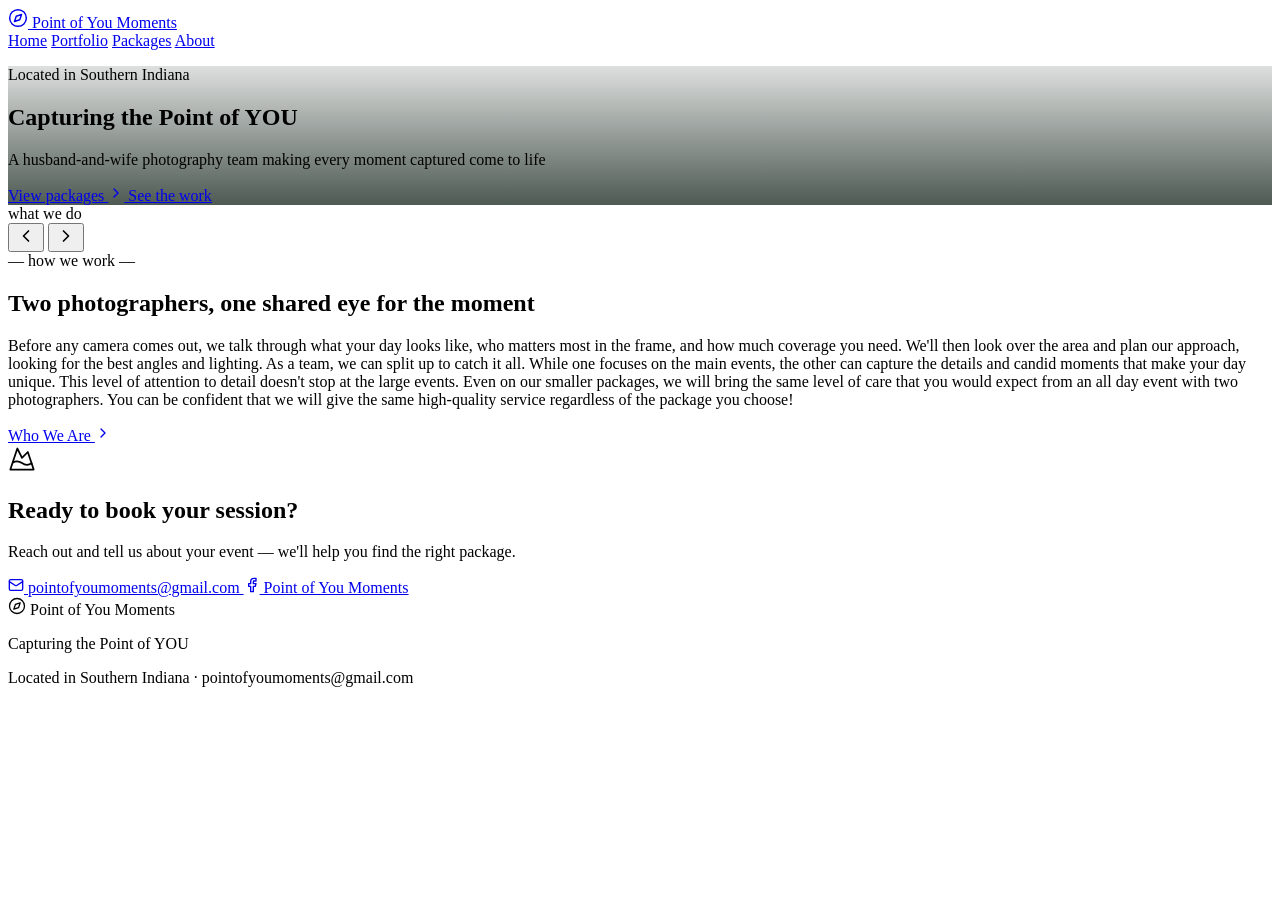
==== index.html @ 649e788d "Add files via upload" ====
<!DOCTYPE html>
<html lang="en">
<head>
  <meta charset="UTF-8">
  <meta name="viewport" content="width=device-width, initial-scale=1.0">
  <title>Point of You Moments</title>
  <link rel="icon" href="public/favicon.svg" type="image/svg+xml">
  <link rel="preconnect" href="https://fonts.googleapis.com">
  <link rel="preconnect" href="https://fonts.gstatic.com" crossorigin>
  <link href="https://fonts.googleapis.com/css2?family=Fraunces:opsz,wght@9..144,300..700&family=Inter:wght@400;500;600&family=JetBrains+Mono:wght@400;500&display=swap" rel="stylesheet">
  <link rel="stylesheet" href="css/style.css">
</head>
<body>

  <header class="nav">
    <div class="nav__inner">
      <a class="nav__brand" href="index.html">
        <svg xmlns="http://www.w3.org/2000/svg" width="20" height="20" viewBox="0 0 24 24" fill="none" stroke="currentColor" stroke-width="1.75" stroke-linecap="round" stroke-linejoin="round" aria-hidden="true"><circle cx="12" cy="12" r="10"/><polygon points="16.24 7.76 14.12 14.12 7.76 16.24 9.88 9.88 16.24 7.76"/></svg>
        <span>Point of You Moments</span>
      </a>
      <nav class="nav__links" aria-label="Site navigation">
        <a class="nav__link" data-page="index.html" href="index.html">Home</a>
        <a class="nav__link" data-page="portfolio.html" href="portfolio.html">Portfolio</a>
        <a class="nav__link" data-page="packages.html" href="packages.html">Packages</a>
        <a class="nav__link" data-page="about.html" href="about.html">About</a>
</nav>
    </div>
  </header>

  <main>

    <section class="hero" style="background-image: linear-gradient(180deg, rgba(28,43,35,0.15) 0%, rgba(28,43,35,0.78) 100%), url('public/photos/The Taylors Wedding/Lean Back.jpg')">
      <div class="hero__content">
        <p class="hero__eyebrow">Located in Southern Indiana</p>
        <h1 class="hero__title">
          <span class="hero__title-text">Capturing the Point of YOU</span>
        </h1>
        <p class="hero__sub">
          <span class="hero__sub-text">A husband-and-wife photography team making every moment captured come to life</span>
        </p>
        <div class="hero__actions">
          <a class="btn btn--primary" href="packages.html">
            View packages
            <svg xmlns="http://www.w3.org/2000/svg" width="16" height="16" viewBox="0 0 24 24" fill="none" stroke="currentColor" stroke-width="2" stroke-linecap="round" stroke-linejoin="round" aria-hidden="true"><path d="m9 18 6-6-6-6"/></svg>
          </a>
          <a class="btn btn--ghost" href="portfolio.html">See the work</a>
        </div>
      </div>
    </section>

    <section class="section" aria-label="Featured collections">
      <div class="section__marker section__marker--ruled">what we do</div>
      <div class="gallery-reel">
        <div class="gallery-reel__slide" id="reel-slide-a"></div>
        <div class="gallery-reel__slide" id="reel-slide-b"></div>
        <div class="gallery-reel__overlay"></div>
        <button class="gallery-reel__nav gallery-reel__nav--prev" id="reel-prev" aria-label="Previous photo">
          <svg xmlns="http://www.w3.org/2000/svg" width="20" height="20" viewBox="0 0 24 24" fill="none" stroke="currentColor" stroke-width="2" stroke-linecap="round" stroke-linejoin="round" aria-hidden="true"><path d="m15 18-6-6 6-6"/></svg>
        </button>
        <button class="gallery-reel__nav gallery-reel__nav--next" id="reel-next" aria-label="Next photo">
          <svg xmlns="http://www.w3.org/2000/svg" width="20" height="20" viewBox="0 0 24 24" fill="none" stroke="currentColor" stroke-width="2" stroke-linecap="round" stroke-linejoin="round" aria-hidden="true"><path d="m9 18 6-6-6-6"/></svg>
        </button>
        <div class="gallery-reel__label" id="reel-label"></div>
        <div class="gallery-reel__progress" id="reel-progress"></div>
      </div>
    </section>

    <section class="section section--split" aria-label="How we work">
      <div class="split__text">
        <div class="section__marker">— how we work —</div>
        <h2 class="section__heading">Two photographers, one shared eye for the moment</h2>
        <p class="section__body">
          Before any camera comes out, we talk through what your day looks like, who matters most
          in the frame, and how much coverage you need. We'll then look over the area and plan our approach,
          looking for the best angles and lighting. As a team, we can split up to catch it all. While one focuses on the main events,
          the other can capture the details and candid moments that make your day unique.

          This level of attention to detail doesn't stop at the large events. Even on our smaller
          packages, we will bring the same level of care that you would expect from an all day event with two photographers.

          You can be confident that we will give the same high-quality service regardless of the package you choose!
        </p>
        <a class="btn btn--primary" href="about.html">
          Who We Are
          <svg xmlns="http://www.w3.org/2000/svg" width="16" height="16" viewBox="0 0 24 24" fill="none" stroke="currentColor" stroke-width="2" stroke-linecap="round" stroke-linejoin="round" aria-hidden="true"><path d="m9 18 6-6-6-6"/></svg>
        </a>
      </div>
      <div class="split__image" style="background-image: url('public/photos/Us/Both of Us.jpg')" role="img" aria-label="The Point of You team"></div>
    </section>

    <section class="section section--cta" aria-label="Contact call to action">
      <svg xmlns="http://www.w3.org/2000/svg" width="28" height="28" viewBox="0 0 24 24" fill="none" stroke="currentColor" stroke-width="1.5" stroke-linecap="round" stroke-linejoin="round" aria-hidden="true"><path d="m8 3 4 8 5-5 5 15H2L8 3z"/><path d="M4.14 15.08c2.62-1.57 5.24-1.43 7.86.42 2.74 1.94 5.49 2 8.23.19"/></svg>
      <h2 class="section__heading">Ready to book your session?</h2>
      <p class="section__body section__body--center">
        Reach out and tell us about your event — we'll help you find the right package.
      </p>
      <div class="hero__actions hero__actions--center">
        <a class="btn btn--primary" href="mailto:pointofyoumoments@gmail.com">
          <svg xmlns="http://www.w3.org/2000/svg" width="16" height="16" viewBox="0 0 24 24" fill="none" stroke="currentColor" stroke-width="2" stroke-linecap="round" stroke-linejoin="round" aria-hidden="true"><rect width="20" height="16" x="2" y="4" rx="2"/><path d="m22 7-8.97 5.7a1.94 1.94 0 0 1-2.06 0L2 7"/></svg>
          pointofyoumoments@gmail.com
        </a>
        <a class="btn btn--ghost" href="https://www.facebook.com/profile.php?id=61590583776331" target="_blank" rel="noopener">
          <svg xmlns="http://www.w3.org/2000/svg" width="16" height="16" viewBox="0 0 24 24" fill="none" stroke="currentColor" stroke-width="2" stroke-linecap="round" stroke-linejoin="round" aria-hidden="true"><path d="M18 2h-3a5 5 0 0 0-5 5v3H7v4h3v8h4v-8h3l1-4h-4V7a1 1 0 0 1 1-1h3z"/></svg>
          Point of You Moments
        </a>
      </div>
    </section>

  </main>

  <footer class="footer">
    <div class="footer__inner">
      <div class="footer__brand">
        <svg xmlns="http://www.w3.org/2000/svg" width="18" height="18" viewBox="0 0 24 24" fill="none" stroke="currentColor" stroke-width="1.75" stroke-linecap="round" stroke-linejoin="round" aria-hidden="true"><circle cx="12" cy="12" r="10"/><polygon points="16.24 7.76 14.12 14.12 7.76 16.24 9.88 9.88 16.24 7.76"/></svg>
        <span>Point of You Moments</span>
      </div>
      <p class="footer__tagline">Capturing the Point of YOU</p>
      <p class="footer__meta">Located in Southern Indiana &middot; pointofyoumoments@gmail.com</p>
    </div>
  </footer>

  <script src="js/main.js"></script>
</body>
</html>
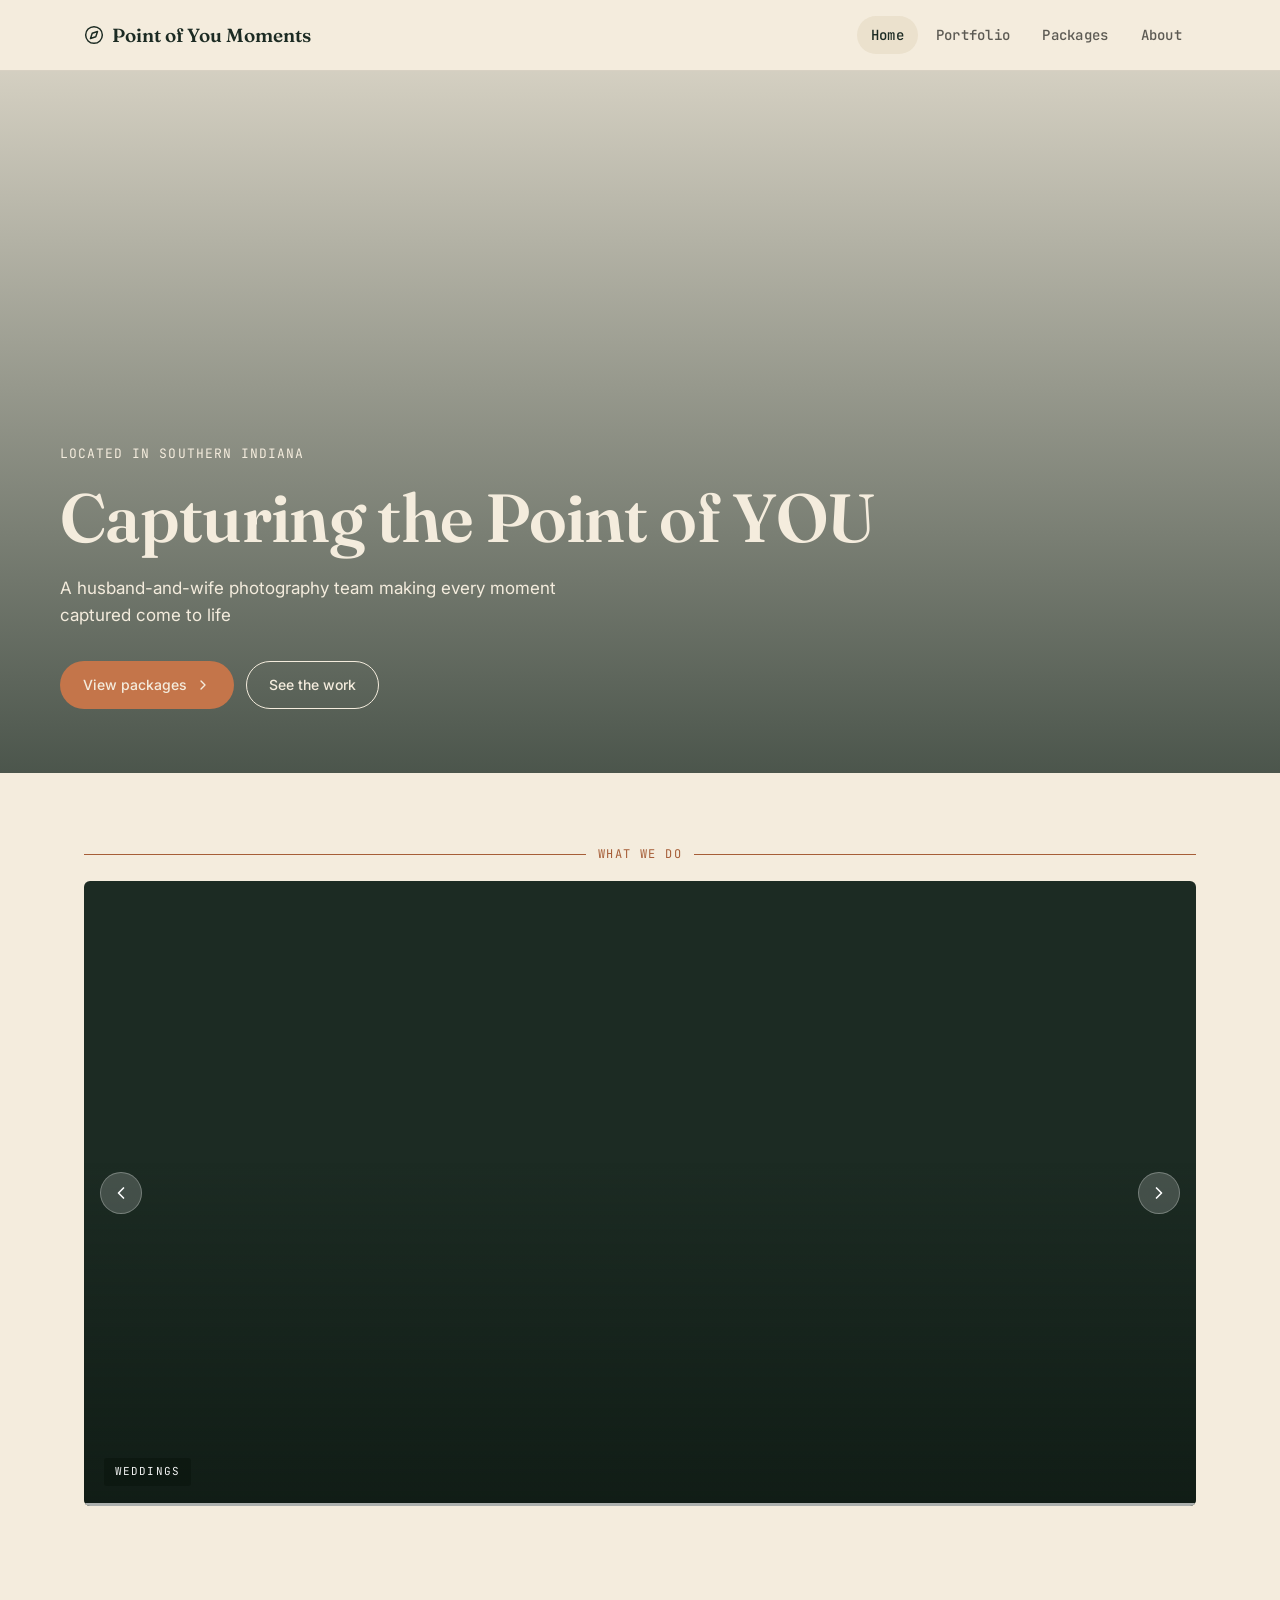
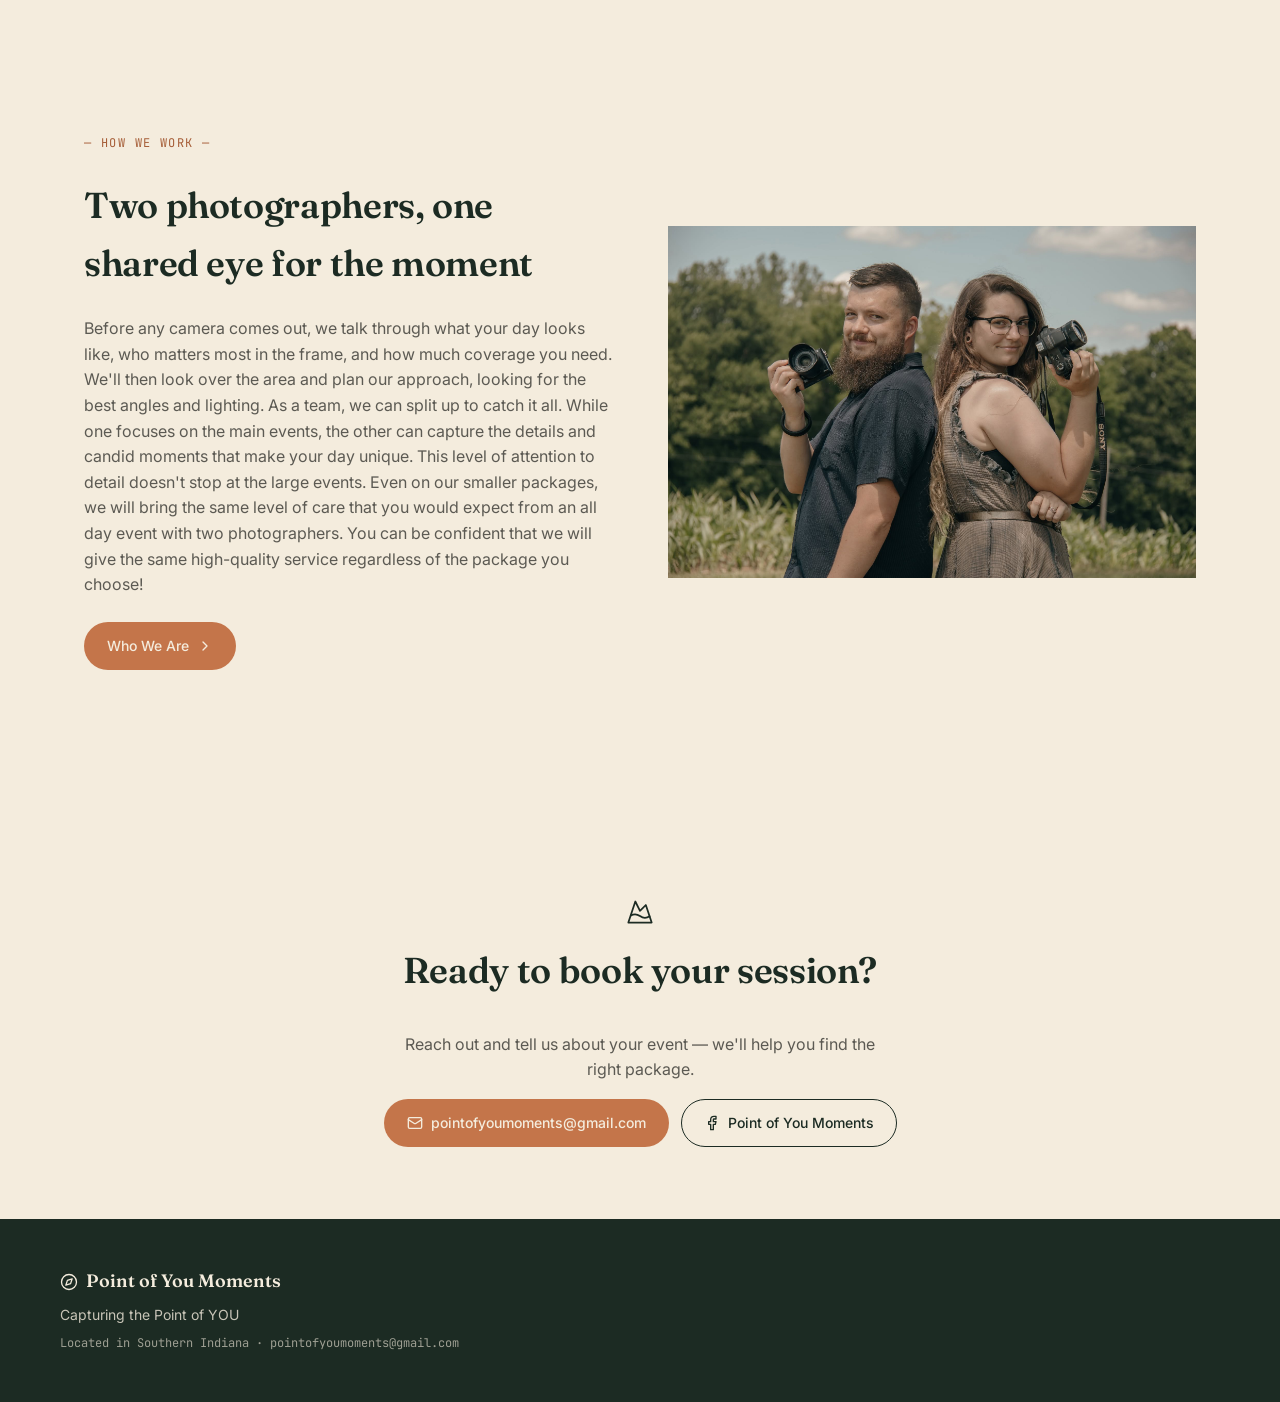
==== commit 0bd7c37a: "Fix image URL casing in index.html Corrected the image URL casing in the split__image div." ====
--- a/index.html
+++ b/index.html
@@ -85,7 +85,7 @@
           <svg xmlns="http://www.w3.org/2000/svg" width="16" height="16" viewBox="0 0 24 24" fill="none" stroke="currentColor" stroke-width="2" stroke-linecap="round" stroke-linejoin="round" aria-hidden="true"><path d="m9 18 6-6-6-6"/></svg>
         </a>
       </div>
-      <div class="split__image" style="background-image: url('public/photos/Us/Both of Us.jpg')" role="img" aria-label="The Point of You team"></div>
+      <div class="split__image" style="background-image: url('public/photos/Us/Both of us.jpg')" role="img" aria-label="The Point of You team"></div>
     </section>
 
     <section class="section section--cta" aria-label="Contact call to action">
--- a/css/style.css
+++ b/css/style.css
@@ -0,0 +1,460 @@
+@import url('https://fonts.googleapis.com/css2?family=Fraunces:opsz,wght@9..144,300..700&family=Inter:wght@400;500;600&family=JetBrains+Mono:wght@400;500&display=swap');
+
+/* ==========================================================================
+   Reset
+   ========================================================================== */
+html, body { margin: 0; padding: 0; min-height: 100%; }
+*, *::before, *::after { box-sizing: border-box; }
+
+/* ==========================================================================
+   Design tokens
+   ========================================================================== */
+:root {
+  --canvas: #F4ECDD;
+  --canvas-deep: #EBE1CD;
+  --forest: #1C2B23;
+  --forest-light: #2E4538;
+  --clay: #C4754A;
+  --clay-dark: #A65E38;
+  --moss: #7C9070;
+  --gold: #D9A85C;
+  --ink: #2A2A28;
+  --ink-soft: #5C5A53;
+  --line: rgba(42,42,40,0.14);
+}
+
+/* ==========================================================================
+   Base
+   ========================================================================== */
+body {
+  font-family: 'Inter', sans-serif;
+  color: var(--ink);
+  background: var(--canvas);
+  line-height: 1.6;
+  min-height: 100%;
+}
+h1, h2, h3 { font-family: 'Fraunces', serif; font-weight: 600; letter-spacing: -0.01em; margin: 0; }
+p { margin: 0; }
+button { font-family: inherit; cursor: pointer; }
+a { color: inherit; text-decoration: none; }
+
+/* ==========================================================================
+   Page visibility
+   ========================================================================== */
+.page-content[hidden] { display: none; }
+#lightbox[hidden] { display: none; }
+#lightbox-caption[hidden] { display: none; }
+[data-folder-sheet][hidden] { display: none; }
+
+/* ==========================================================================
+   Nav
+   ========================================================================== */
+.nav {
+  position: sticky; top: 0; z-index: 50;
+  background: var(--canvas);
+  border-bottom: 1px solid var(--line);
+}
+.nav__inner {
+  max-width: 1160px; margin: 0 auto; padding: 16px 24px;
+  display: flex; align-items: center; justify-content: space-between; gap: 24px;
+}
+.nav__brand {
+  display: flex; align-items: center; gap: 8px;
+  font-family: 'Fraunces', serif; font-size: 19px; font-weight: 600;
+  background: none; border: none; color: var(--forest); padding: 0;
+  cursor: pointer;
+}
+.nav__links { display: flex; gap: 4px; }
+.nav__link {
+  background: none; border: none; padding: 8px 14px;
+  font-size: 14px; font-weight: 500; color: var(--ink-soft);
+  border-radius: 999px; transition: background 0.15s, color 0.15s;
+  font-family: 'JetBrains Mono', monospace; letter-spacing: 0.02em;
+  cursor: pointer;
+}
+.nav__link:hover { background: var(--canvas-deep); color: var(--ink); }
+.nav__link--active { color: var(--forest); background: var(--canvas-deep); }
+
+/* ==========================================================================
+   Hero
+   ========================================================================== */
+.hero {
+  background-size: cover; background-position: center;
+  min-height: 78vh; display: flex; align-items: flex-end;
+  padding: 0 24px 64px;
+}
+.hero__content { max-width: 1160px; margin: 0 auto; width: 100%; color: var(--canvas); }
+.hero__eyebrow {
+  font-family: 'JetBrains Mono', monospace; font-size: 13px; letter-spacing: 0.08em;
+  text-transform: uppercase; margin-bottom: 16px; opacity: 0.85;
+}
+.hero__title {
+  font-size: clamp(36px, 6vw, 68px); line-height: 1.08; margin-bottom: 20px;
+  max-width: 820px; font-weight: 600;
+}
+.hero__title-text { display: block; }
+.hero__sub {
+  font-size: 17px; max-width: 520px; margin-bottom: 32px; opacity: 0.92;
+}
+.hero__sub-text { display: block; }
+.hero__actions { display: flex; gap: 12px; flex-wrap: wrap; }
+.hero__actions--center { justify-content: center; }
+
+/* ==========================================================================
+   Buttons
+   ========================================================================== */
+.btn {
+  display: inline-flex; align-items: center; gap: 8px;
+  padding: 12px 22px; border-radius: 999px; font-size: 14px; font-weight: 500;
+  border: 1px solid transparent; transition: all 0.15s; cursor: pointer;
+}
+.btn--primary { background: var(--clay); color: var(--canvas); }
+.btn--primary:hover { background: var(--clay-dark); }
+.btn--ghost { background: transparent; border-color: currentColor; color: inherit; }
+.btn--ghost:hover { background: rgba(255,255,255,0.12); }
+.btn--small { padding: 8px 14px; font-size: 13px; }
+
+/* ==========================================================================
+   Sections (generic page layout)
+   ========================================================================== */
+.section { max-width: 1160px; margin: 0 auto; padding: 72px 24px; }
+.section--split { display: grid; grid-template-columns: 1fr 1fr; gap: 56px; align-items: center; }
+.section--cta { text-align: center; display: flex; flex-direction: column; align-items: center; gap: 16px; color: var(--forest); }
+.section__marker {
+  font-family: 'JetBrains Mono', monospace; font-size: 12px; letter-spacing: 0.12em;
+  color: var(--clay-dark); text-transform: uppercase; margin-bottom: 16px;
+}
+.section__marker--ruled {
+  display: flex; align-items: center; gap: 12px; text-align: center;
+}
+.section__marker--ruled::before,
+.section__marker--ruled::after {
+  content: ''; flex: 1; height: 1px; background: var(--clay-dark);
+}
+.section__heading { font-size: clamp(24px, 3.2vw, 36px); margin-bottom: 16px; color: var(--forest); }
+.section__body { font-size: 16px; color: var(--ink-soft); max-width: 540px; }
+.section__body--center { max-width: 480px; }
+
+.split__text { display: flex; flex-direction: column; gap: 8px; align-items: flex-start; }
+.split__text .btn { margin-top: 16px; }
+.split__image {
+  width: 100%; aspect-ratio: 3/4; background-size: contain; background-position: center;
+  background-repeat: no-repeat; border-radius: 4px; min-height: 520px;
+}
+
+/* ==========================================================================
+   Grid + feature cards (home page)
+   ========================================================================== */
+.grid { display: grid; gap: 20px; }
+.grid--3 { grid-template-columns: repeat(3, 1fr); }
+.feature-card {
+  background: none; border: none; padding: 0; text-align: left;
+  border-radius: 4px; overflow: hidden; display: flex; flex-direction: column;
+  border: 1px solid #000; transition: border-color 0.15s; cursor: pointer;
+}
+.feature-card:hover { border-color: var(--clay); }
+.feature-card__image { width: 100%; aspect-ratio: 4/3; background-size: cover; background-position: center; }
+.feature-card__body { padding: 14px 16px; display: flex; justify-content: space-between; align-items: baseline; }
+.feature-card__label { font-family: 'Fraunces', serif; font-size: 17px; font-weight: 600; color: var(--forest); }
+.feature-card__count { font-family: 'JetBrains Mono', monospace; font-size: 12px; color: var(--ink-soft); }
+
+/* ==========================================================================
+   Gallery Reel (What We Do slideshow)
+   ========================================================================== */
+.gallery-reel {
+  position: relative; width: 100%; aspect-ratio: 16/9;
+  border-radius: 6px; overflow: hidden; background: var(--forest);
+}
+.gallery-reel__slide {
+  position: absolute; inset: 0;
+  background-size: contain; background-position: center; background-repeat: no-repeat;
+  opacity: 0; transition: opacity 1s ease;
+}
+.gallery-reel__slide.reel-active {
+  opacity: 1;
+  animation: reel-zoom 3.5s ease-out forwards;
+}
+@keyframes reel-zoom {
+  from { transform: scale(1); }
+  to   { transform: scale(1.06); }
+}
+.gallery-reel__overlay {
+  position: absolute; inset: 0; pointer-events: none;
+  background: linear-gradient(to top, rgba(10,20,14,0.6) 0%, transparent 55%);
+}
+.gallery-reel__nav {
+  position: absolute; top: 50%; transform: translateY(-50%);
+  background: rgba(255,255,255,0.18); border: 1px solid rgba(255,255,255,0.28);
+  color: #fff; width: 42px; height: 42px; border-radius: 50%; cursor: pointer;
+  display: flex; align-items: center; justify-content: center;
+  transition: background 0.2s; z-index: 2;
+}
+.gallery-reel__nav:hover { background: rgba(255,255,255,0.34); }
+.gallery-reel__nav--prev { left: 16px; }
+.gallery-reel__nav--next { right: 16px; }
+.gallery-reel__label {
+  position: absolute; bottom: 20px; left: 20px; z-index: 2;
+  color: rgba(255,255,255,0.95); font-family: 'JetBrains Mono', monospace;
+  font-size: 11px; letter-spacing: 0.1em; text-transform: uppercase;
+  background: rgba(10,20,14,0.55); padding: 5px 11px; border-radius: 3px;
+}
+.gallery-reel__progress {
+  position: absolute; bottom: 0; left: 0; height: 3px; z-index: 3;
+  background: rgba(255,255,255,0.65); width: 0%;
+}
+.gallery-reel__progress.reel-running {
+  animation: reel-progress 3s linear forwards;
+}
+@keyframes reel-progress {
+  from { width: 0%; }
+  to   { width: 100%; }
+}
+
+/* ==========================================================================
+   Page headers
+   ========================================================================== */
+.page-title { font-size: clamp(30px, 4vw, 46px); margin-bottom: 12px; color: var(--forest); }
+.page-intro { font-size: 15px; color: var(--ink-soft); max-width: 600px; margin-bottom: 32px; }
+
+/* ==========================================================================
+   Portfolio: folder bar
+   ========================================================================== */
+.folder-bar { display: flex; gap: 10px; flex-wrap: wrap; margin-bottom: 28px; }
+.folder-chip {
+  display: flex; align-items: center; border: 1px solid var(--line);
+  border-radius: 999px; overflow: hidden; background: var(--canvas);
+  cursor: pointer;
+}
+.folder-chip--active { border-color: var(--forest); background: var(--forest); color: var(--canvas); }
+.folder-chip__btn {
+  display: flex; align-items: center; gap: 8px; background: none; border: none;
+  padding: 9px 16px; font-size: 13px; font-weight: 500; color: inherit;
+  font-family: 'JetBrains Mono', monospace; cursor: pointer;
+}
+.folder-chip__count {
+  font-size: 11px; opacity: 0.65; background: rgba(0,0,0,0.08);
+  padding: 1px 7px; border-radius: 999px;
+}
+.folder-chip--active .folder-chip__count { background: rgba(255,255,255,0.18); }
+
+/* ==========================================================================
+   Portfolio: contact sheet grid + lightbox
+   ========================================================================== */
+/* Folder panels */
+.folder-panel[hidden] { display: none; }
+
+/* Album card grid */
+.album-grid { display: grid; grid-template-columns: repeat(3, 1fr); gap: 20px; margin-bottom: 8px; }
+.album-card {
+  background: var(--canvas); border: 1px solid var(--line); border-radius: 4px;
+  overflow: hidden; cursor: pointer; text-align: left; padding: 0;
+  font-family: inherit; transition: border-color 0.15s;
+}
+.album-card:hover { border-color: var(--clay); }
+.album-card__collage {
+  display: grid; grid-template-columns: 1fr 1fr; grid-template-rows: 1fr 1fr; gap: 2px;
+  aspect-ratio: 4/3; background: var(--forest); overflow: hidden;
+}
+.album-card__collage-img { width: 100%; height: 100%; object-fit: cover; display: block; }
+.album-card__body { padding: 12px 14px; display: flex; justify-content: space-between; align-items: baseline; }
+.album-card__name { font-family: 'Fraunces', serif; font-size: 16px; font-weight: 600; color: var(--forest); }
+.album-card__count { font-family: 'JetBrains Mono', monospace; font-size: 11px; color: var(--ink-soft); }
+
+/* Album view */
+.album-view[hidden] { display: none; }
+.album-back {
+  display: inline-flex; align-items: center; gap: 6px; background: none; border: none;
+  font-family: 'JetBrains Mono', monospace; font-size: 12px; letter-spacing: 0.04em;
+  color: var(--ink-soft); cursor: pointer; padding: 0; margin-bottom: 20px;
+}
+.album-back:hover { color: var(--clay-dark); }
+.album-view__title { font-family: 'Fraunces', serif; font-size: 22px; font-weight: 600; color: var(--forest); margin-bottom: 6px; }
+.album-view__desc { font-family: 'Inter', sans-serif; font-size: 14px; color: var(--ink-soft); margin-bottom: 20px; background: var(--canvas-deep); padding: 8px 14px; border-radius: 4px; display: inline-block; }
+
+/* Photo grid inside album view */
+.contact-sheet { display: grid; grid-template-columns: repeat(3, 1fr); column-gap: 18px; row-gap: 36px; }
+.frame {
+  background: var(--forest); padding: 10px 10px 0; border-radius: 2px;
+  display: flex; flex-direction: column;
+}
+.frame__image-btn { border: none; background: none; padding: 0; display: block; width: 100%; cursor: pointer; }
+.frame__image { width: 100%; aspect-ratio: 4/3; object-fit: cover; display: block; border-radius: 1px; }
+.frame__caption-row {
+  display: flex; align-items: center; gap: 8px; padding: 8px 2px 10px;
+  color: var(--canvas);
+}
+.frame__caption {
+  font-family: 'JetBrains Mono', monospace; font-size: 11px; opacity: 0.75;
+  letter-spacing: 0.03em; flex: 1;
+}
+
+.lightbox {
+  position: fixed; inset: 0; background: rgba(28,43,35,0.92); z-index: 100;
+  display: flex; flex-direction: column; align-items: center; justify-content: center;
+  padding: 40px; gap: 16px;
+}
+.lightbox__image { max-width: 100%; max-height: 80vh; object-fit: contain; border-radius: 2px; }
+.lightbox__caption { color: var(--canvas); font-family: 'JetBrains Mono', monospace; font-size: 13px; }
+.lightbox__close {
+  position: absolute; top: 24px; right: 24px; background: none; border: none;
+  color: var(--canvas); padding: 8px; cursor: pointer;
+}
+.lightbox__nav {
+  position: absolute; top: 50%; transform: translateY(-50%);
+  background: rgba(244,236,221,0.12); border: 1px solid rgba(244,236,221,0.25);
+  color: var(--canvas); width: 48px; height: 48px; border-radius: 50%;
+  display: flex; align-items: center; justify-content: center;
+  cursor: pointer; transition: background 0.15s;
+}
+.lightbox__nav:hover { background: rgba(244,236,221,0.25); }
+.lightbox__nav--prev { left: 24px; }
+.lightbox__nav--next { right: 24px; }
+.lightbox__nav[hidden] { display: none; }
+
+/* ==========================================================================
+   Packages: pricing cards
+   ========================================================================== */
+.grid--packages { align-items: stretch; }
+.pkg-card {
+  background: #fff; border: 1px solid var(--line); border-radius: 4px;
+  padding: 28px 24px; display: flex; flex-direction: column; gap: 14px;
+  position: relative;
+}
+.pkg-card--featured { border-color: var(--clay); border-width: 2px; }
+.pkg-card--gold     { background: #e8d9a8; }
+.pkg-card--platinum { background: #cdd3da; }
+.pkg-card--diamond  { background: #b8d0e4; }
+.pkg-card__badge {
+  position: absolute; top: -12px; left: 24px; background: var(--clay); color: var(--canvas);
+  font-family: 'JetBrains Mono', monospace; font-size: 11px; letter-spacing: 0.05em;
+  padding: 4px 12px; border-radius: 999px; text-transform: uppercase;
+}
+.pkg-card__name { font-size: 24px; color: var(--forest); margin-top: 6px; text-align: center; }
+.pkg-card__price-row { display: flex; align-items: baseline; gap: 10px; justify-content: center; }
+.pkg-card__price { font-family: 'Fraunces', serif; font-size: 28px; font-weight: 600; color: var(--clay-dark); }
+.pkg-card__duration { font-family: 'JetBrains Mono', monospace; font-size: 12px; color: var(--ink-soft); text-align: center; display: block; }
+.pkg-card__desc { font-size: 14px; color: var(--ink-soft); flex: 0 0 auto; }
+.pkg-card__features { list-style: none; padding: 0; margin: 0; display: flex; flex-direction: column; gap: 10px; flex: 1; }
+.pkg-card__feature { display: flex; align-items: center; gap: 10px; font-size: 14px; }
+.pkg-card__check { color: var(--moss); flex-shrink: 0; }
+.pkg-card__cta { justify-content: center; margin-top: 8px; background: #d9957a; }
+.pkg-card__cta:hover { background: var(--clay); }
+.pkg-card--promo { border: 2px solid #b52a1a; box-shadow: 0 0 0 3px rgba(181,42,26,0.12), 0 6px 24px rgba(181,42,26,0.12); }
+.promo-banner {
+  background: #b52a1a; color: #fff; text-align: center;
+  font-family: 'JetBrains Mono', monospace; font-size: 11px; font-weight: 500;
+  text-transform: uppercase; letter-spacing: 0.12em; padding: 10px 24px;
+  margin: -28px -24px 6px; border-radius: 2px 2px 0 0;
+}
+.pkg-card__price--was {
+  text-decoration: line-through; opacity: 0.45;
+  font-family: 'Fraunces', serif; font-size: 20px; font-weight: 400; color: var(--clay-dark);
+}
+
+/* ==========================================================================
+   Packages: retainer disclaimer
+   ========================================================================== */
+.disclaimer {
+  display: flex; align-items: flex-start; gap: 12px; margin-top: 32px;
+  padding: 16px 20px; background: var(--canvas-deep); border: 1px solid var(--line);
+  border-radius: 4px; color: var(--ink-soft);
+}
+.disclaimer__icon { flex-shrink: 0; margin-top: 2px; color: var(--clay-dark); }
+.disclaimer__text { font-size: 14px; line-height: 1.6; }
+
+/* ==========================================================================
+   Bio page
+   ========================================================================== */
+.bio-layout { display: grid; grid-template-columns: 1fr 1.3fr; gap: 56px; }
+.bio-layout__image {
+  width: 100%; aspect-ratio: 3/4; background-size: cover; background-position: center;
+  border-radius: 4px; align-self: start;
+}
+.bio-layout__text { display: flex; flex-direction: column; gap: 14px; }
+.bio-headline {
+  font-family: 'JetBrains Mono', monospace; font-size: 14px; color: var(--clay-dark);
+  margin-bottom: 8px;
+}
+.bio-paragraph-wrap { display: flex; gap: 10px; align-items: flex-start; }
+.bio-contact { margin-top: 24px; padding-top: 24px; border-top: 1px solid var(--line); display: flex; flex-direction: column; gap: 10px; }
+.bio-contact__row { display: flex; align-items: center; gap: 10px; font-size: 14px; }
+
+/* ==========================================================================
+   Footer
+   ========================================================================== */
+.footer { background: var(--forest); color: var(--canvas); padding: 48px 24px; }
+.footer__inner { max-width: 1160px; margin: 0 auto; display: flex; flex-direction: column; gap: 8px; }
+.footer__brand { display: flex; align-items: center; gap: 8px; font-family: 'Fraunces', serif; font-size: 18px; font-weight: 600; }
+.footer__tagline { font-size: 14px; opacity: 0.8; }
+.footer__meta { font-family: 'JetBrains Mono', monospace; font-size: 12px; opacity: 0.6; }
+
+/* ==========================================================================
+   Scroll reveal
+   ========================================================================== */
+.reveal {
+  opacity: 0;
+  transform: translateY(24px);
+  transition: opacity 1.1s cubic-bezier(0.16, 1, 0.3, 1),
+              transform 1.1s cubic-bezier(0.16, 1, 0.3, 1);
+}
+.reveal--from-left  { transform: translateX(-32px); }
+.reveal--from-right { transform: translateX(32px); }
+.reveal--visible    { opacity: 1; transform: none; }
+
+/* Hero entrance */
+@keyframes hero-up {
+  from { opacity: 0; transform: translateY(18px); }
+  to   { opacity: 1; transform: none; }
+}
+.hero__eyebrow { animation: hero-up 1.1s cubic-bezier(0.16,1,0.3,1) 0.15s both; }
+.hero__title   { animation: hero-up 1.2s cubic-bezier(0.16,1,0.3,1) 0.40s both; }
+.hero__sub     { animation: hero-up 1.1s cubic-bezier(0.16,1,0.3,1) 0.65s both; }
+.hero__actions { animation: hero-up 1.1s cubic-bezier(0.16,1,0.3,1) 0.88s both; }
+
+@media (prefers-reduced-motion: reduce) {
+  .reveal { opacity: 1; transform: none; transition: none; }
+  .hero__eyebrow, .hero__title, .hero__sub, .hero__actions { animation: none; }
+}
+
+/* ==========================================================================
+   Inquiry form
+   ========================================================================== */
+.inquiry-form {
+  max-width: 640px; margin: 0 auto; display: flex; flex-direction: column; gap: 24px;
+}
+.form-field { display: flex; flex-direction: column; gap: 6px; }
+.form-field label {
+  font-family: 'JetBrains Mono', monospace; font-size: 11px; letter-spacing: 0.1em;
+  text-transform: uppercase; color: var(--ink-soft);
+}
+.form-field input,
+.form-field textarea {
+  font-family: 'Inter', sans-serif; font-size: 15px; color: var(--ink);
+  background: var(--canvas); border: 1px solid rgba(42,42,40,0.25);
+  border-radius: 4px; padding: 12px 14px; width: 100%; box-sizing: border-box;
+  transition: border-color 0.15s;
+}
+.form-field input:focus,
+.form-field textarea:focus {
+  outline: none; border-color: var(--forest);
+}
+.form-field textarea { resize: vertical; min-height: 140px; }
+.inquiry-form .btn { align-self: flex-start; }
+
+/* ==========================================================================
+   Responsive
+   ========================================================================== */
+@media (max-width: 880px) {
+  .nav__links { display: none; }
+  .grid--3 { grid-template-columns: 1fr; }
+  .section--split { grid-template-columns: 1fr; }
+  .contact-sheet { grid-template-columns: repeat(2, 1fr); }
+  .album-grid { grid-template-columns: repeat(2, 1fr); }
+  .bio-layout { grid-template-columns: 1fr; }
+  .bio-layout__image { aspect-ratio: 16/9; }
+}
+@media (max-width: 520px) {
+  .contact-sheet { grid-template-columns: 1fr; }
+  .album-grid { grid-template-columns: 1fr; }
+  .nav__inner { flex-wrap: wrap; gap: 12px; }
+}
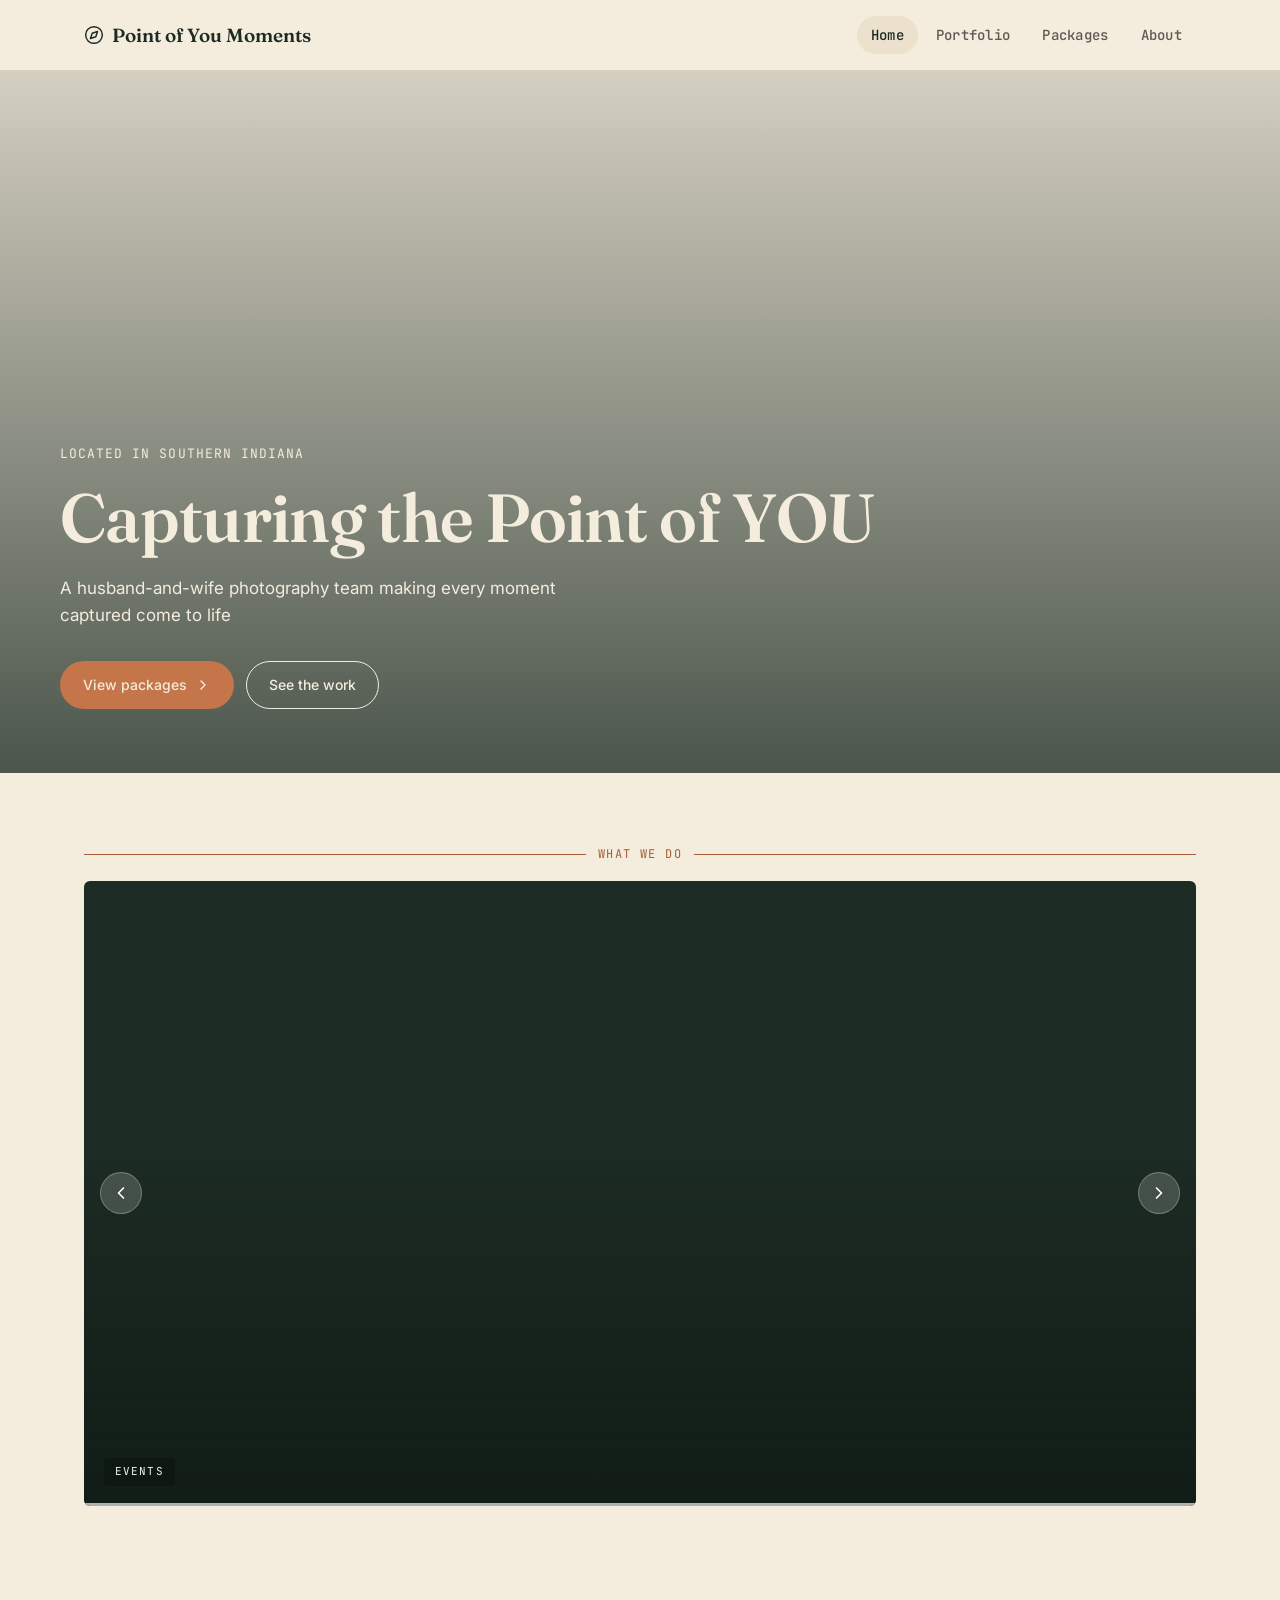
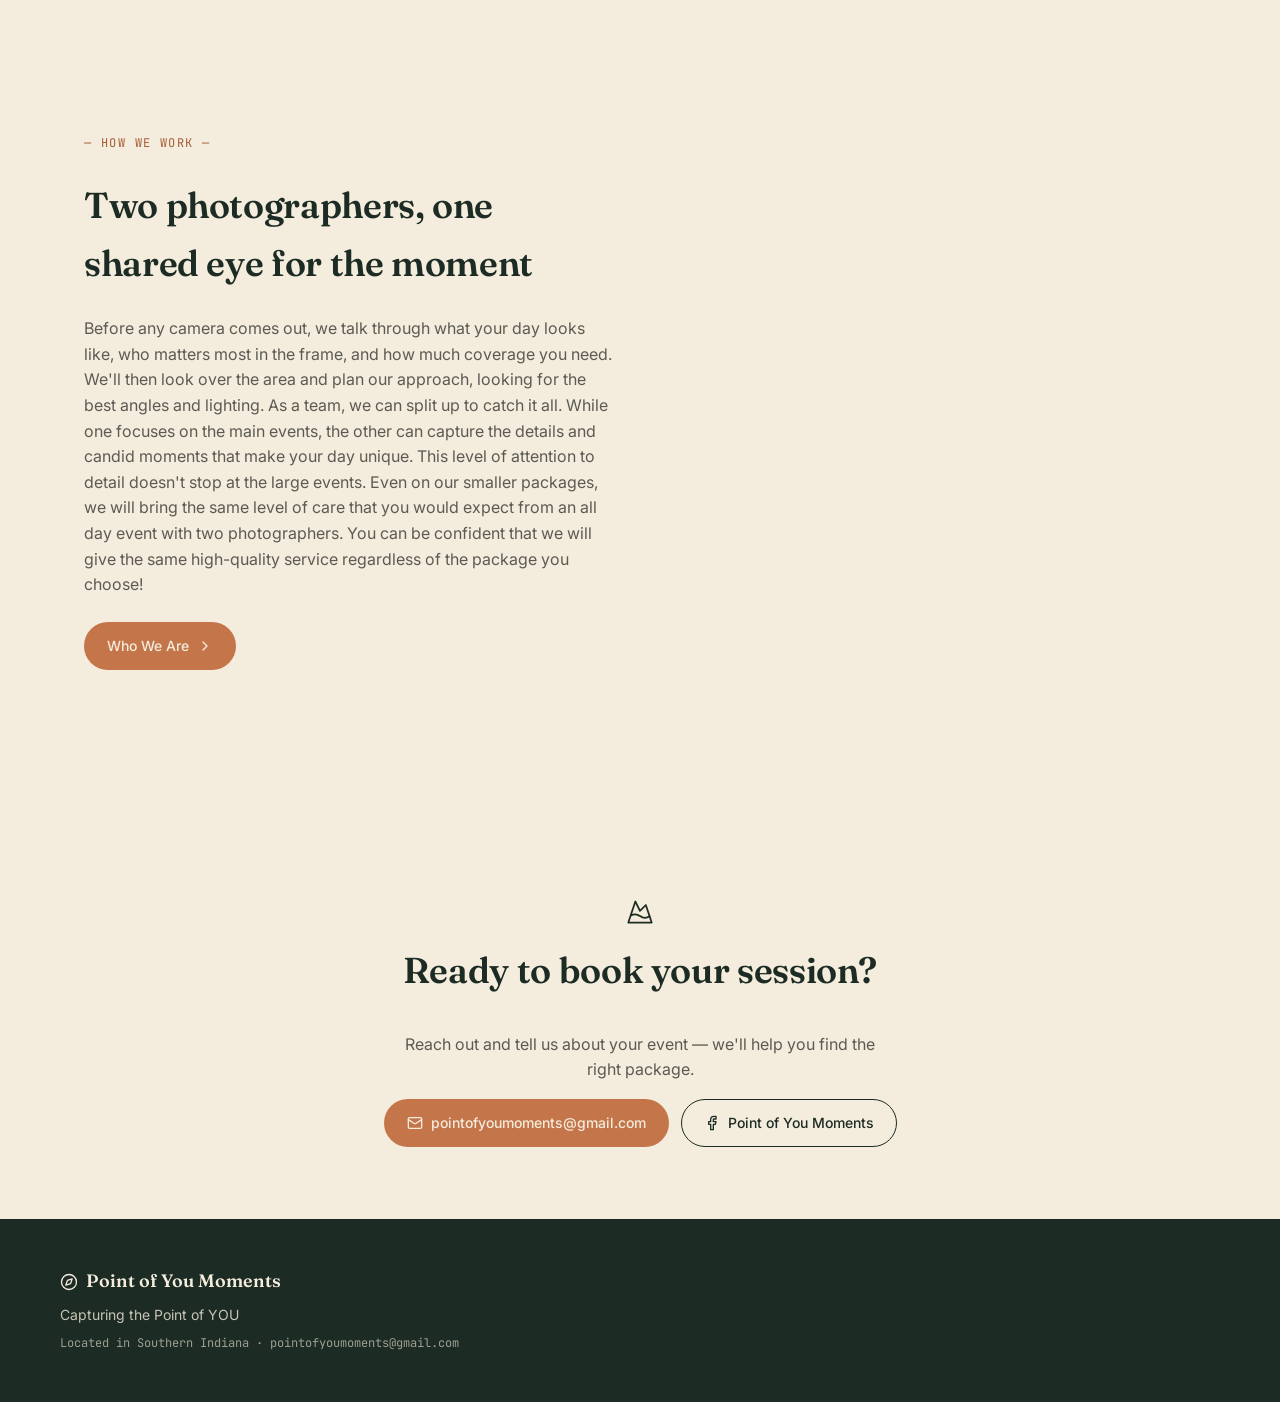
==== commit 61854885: "Fixing mobile web view" ====
--- a/index.html
+++ b/index.html
@@ -24,6 +24,9 @@
         <a class="nav__link" data-page="packages.html" href="packages.html">Packages</a>
         <a class="nav__link" data-page="about.html" href="about.html">About</a>
 </nav>
+        <button class="nav__hamburger" id="nav-hamburger" aria-label="Toggle navigation" aria-expanded="false">
+          <svg xmlns="http://www.w3.org/2000/svg" width="22" height="22" viewBox="0 0 24 24" fill="none" stroke="currentColor" stroke-width="2" stroke-linecap="round" stroke-linejoin="round" aria-hidden="true"><line x1="3" y1="6" x2="21" y2="6"/><line x1="3" y1="12" x2="21" y2="12"/><line x1="3" y1="18" x2="21" y2="18"/></svg>
+        </button>
     </div>
   </header>
 
@@ -85,7 +88,7 @@
           <svg xmlns="http://www.w3.org/2000/svg" width="16" height="16" viewBox="0 0 24 24" fill="none" stroke="currentColor" stroke-width="2" stroke-linecap="round" stroke-linejoin="round" aria-hidden="true"><path d="m9 18 6-6-6-6"/></svg>
         </a>
       </div>
-      <div class="split__image" style="background-image: url('public/photos/Us/Both of us.jpg')" role="img" aria-label="The Point of You team"></div>
+      <div class="split__image" style="background-image: url('public/photos/Us/Both of Us.jpg')" role="img" aria-label="The Point of You team"></div>
     </section>
 
     <section class="section section--cta" aria-label="Contact call to action">
--- a/css/style.css
+++ b/css/style.css
@@ -444,17 +444,63 @@
 /* ==========================================================================
    Responsive
    ========================================================================== */
+.nav__hamburger {
+  display: none; background: none; border: none; padding: 8px;
+  cursor: pointer; color: var(--forest); flex-shrink: 0; line-height: 0;
+}
+
 @media (max-width: 880px) {
-  .nav__links { display: none; }
+  /* Nav */
+  .nav__hamburger { display: flex; align-items: center; }
+  .nav__inner { flex-wrap: wrap; }
+  .nav__links {
+    display: none; width: 100%; flex-direction: column;
+    padding: 8px 0 20px; gap: 2px; order: 3;
+  }
+  .nav__links.nav--open { display: flex; }
+  .nav__link { border-radius: 6px; }
+
+  /* Sections */
+  .section { padding: 48px 20px; }
+  .section--split { grid-template-columns: 1fr; gap: 32px; }
+  .split__image { min-height: 260px; }
+
+  /* Grids */
   .grid--3 { grid-template-columns: 1fr; }
-  .section--split { grid-template-columns: 1fr; }
   .contact-sheet { grid-template-columns: repeat(2, 1fr); }
   .album-grid { grid-template-columns: repeat(2, 1fr); }
-  .bio-layout { grid-template-columns: 1fr; }
+
+  /* Hero */
+  .hero { min-height: 60vh; padding: 0 20px 48px; }
+
+  /* Bio */
+  .bio-layout { grid-template-columns: 1fr; gap: 32px; }
   .bio-layout__image { aspect-ratio: 16/9; }
-}
+
+  /* Gallery reel */
+  .gallery-reel__nav { width: 36px; height: 36px; }
+}
+
 @media (max-width: 520px) {
-  .contact-sheet { grid-template-columns: 1fr; }
+  /* Sections */
+  .section { padding: 36px 16px; }
+
+  /* Hero */
+  .hero { min-height: 52vh; padding: 0 16px 36px; }
+  .hero__sub { font-size: 15px; }
+  .hero__actions { flex-direction: column; align-items: flex-start; gap: 10px; }
+
+  /* Grids */
+  .contact-sheet { grid-template-columns: 1fr; row-gap: 28px; }
   .album-grid { grid-template-columns: 1fr; }
-  .nav__inner { flex-wrap: wrap; gap: 12px; }
-}
+
+  /* Gallery reel */
+  .gallery-reel { aspect-ratio: 4/3; }
+  .gallery-reel__nav { width: 32px; height: 32px; }
+  .gallery-reel__label { font-size: 10px; bottom: 12px; left: 14px; padding: 4px 9px; }
+
+  /* Lightbox */
+  .lightbox { padding: 24px 12px; }
+  .lightbox__nav--prev { left: 8px; }
+  .lightbox__nav--next { right: 8px; }
+}
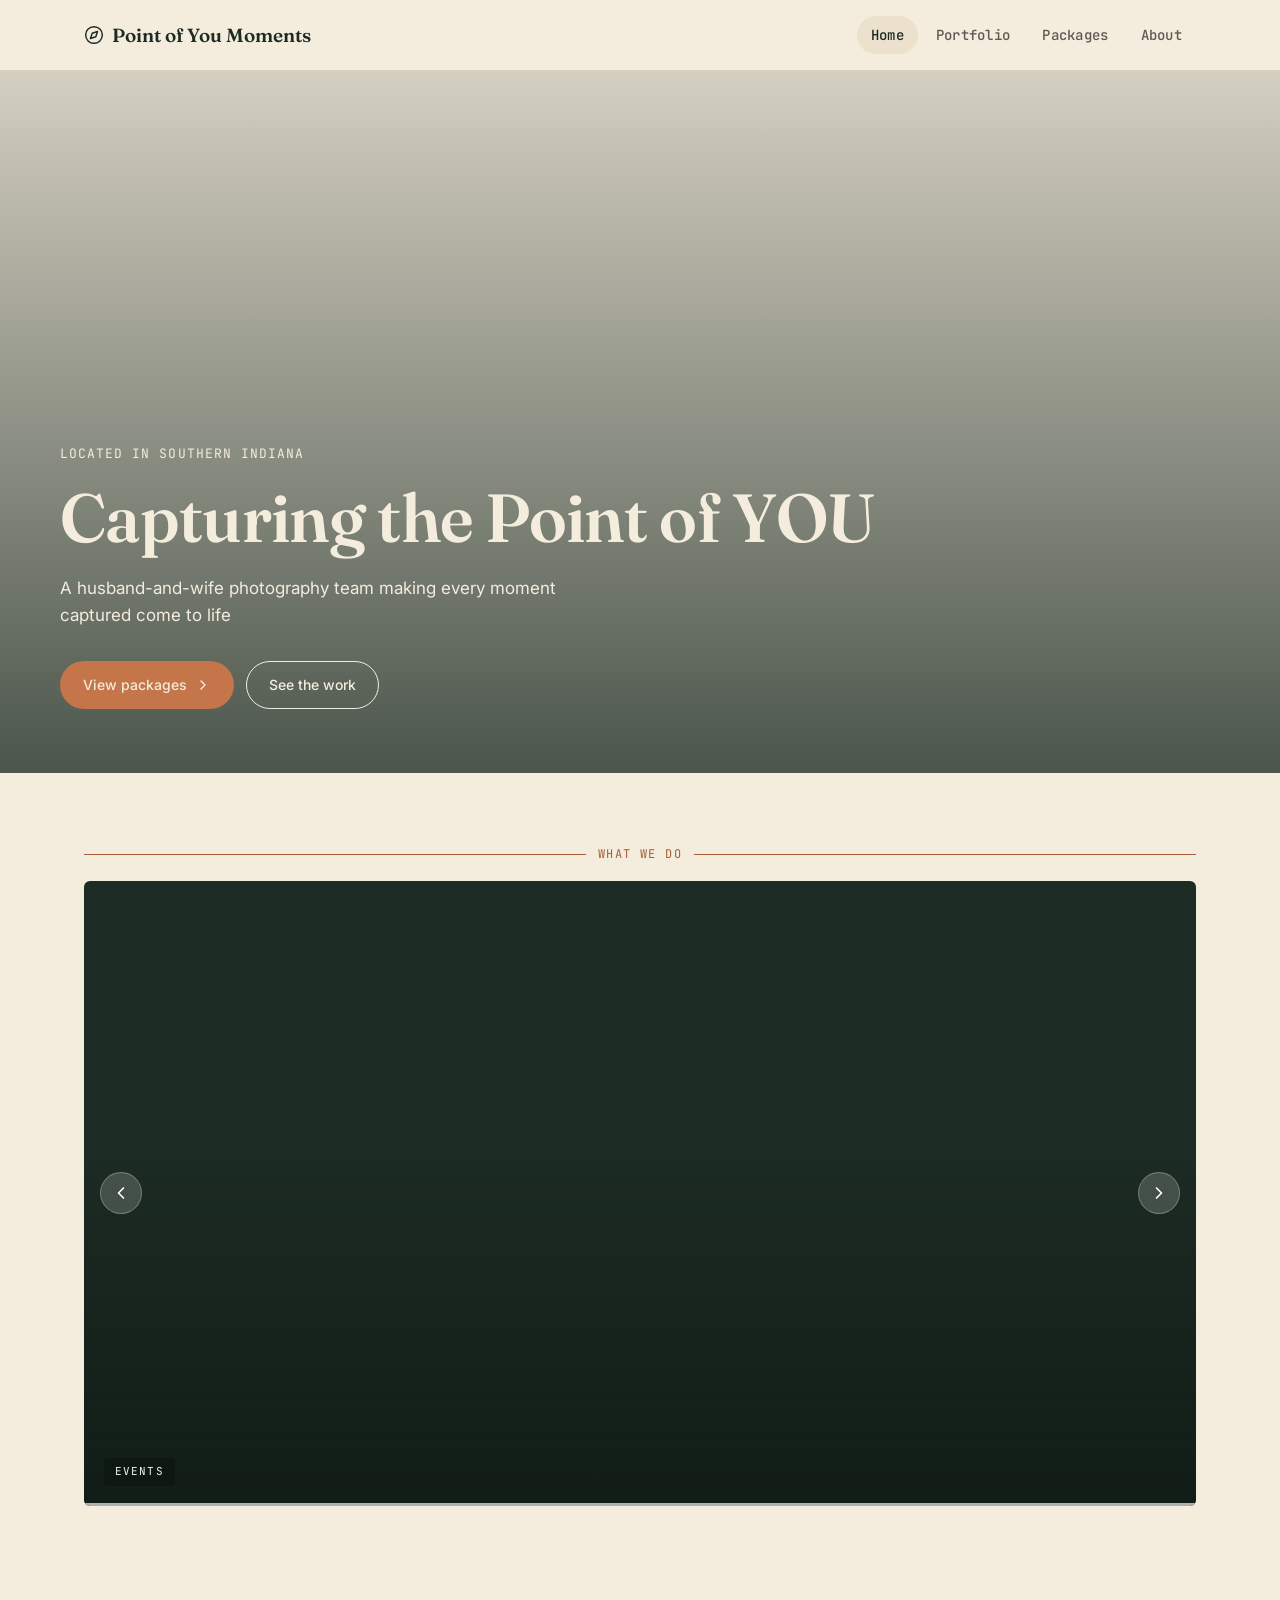
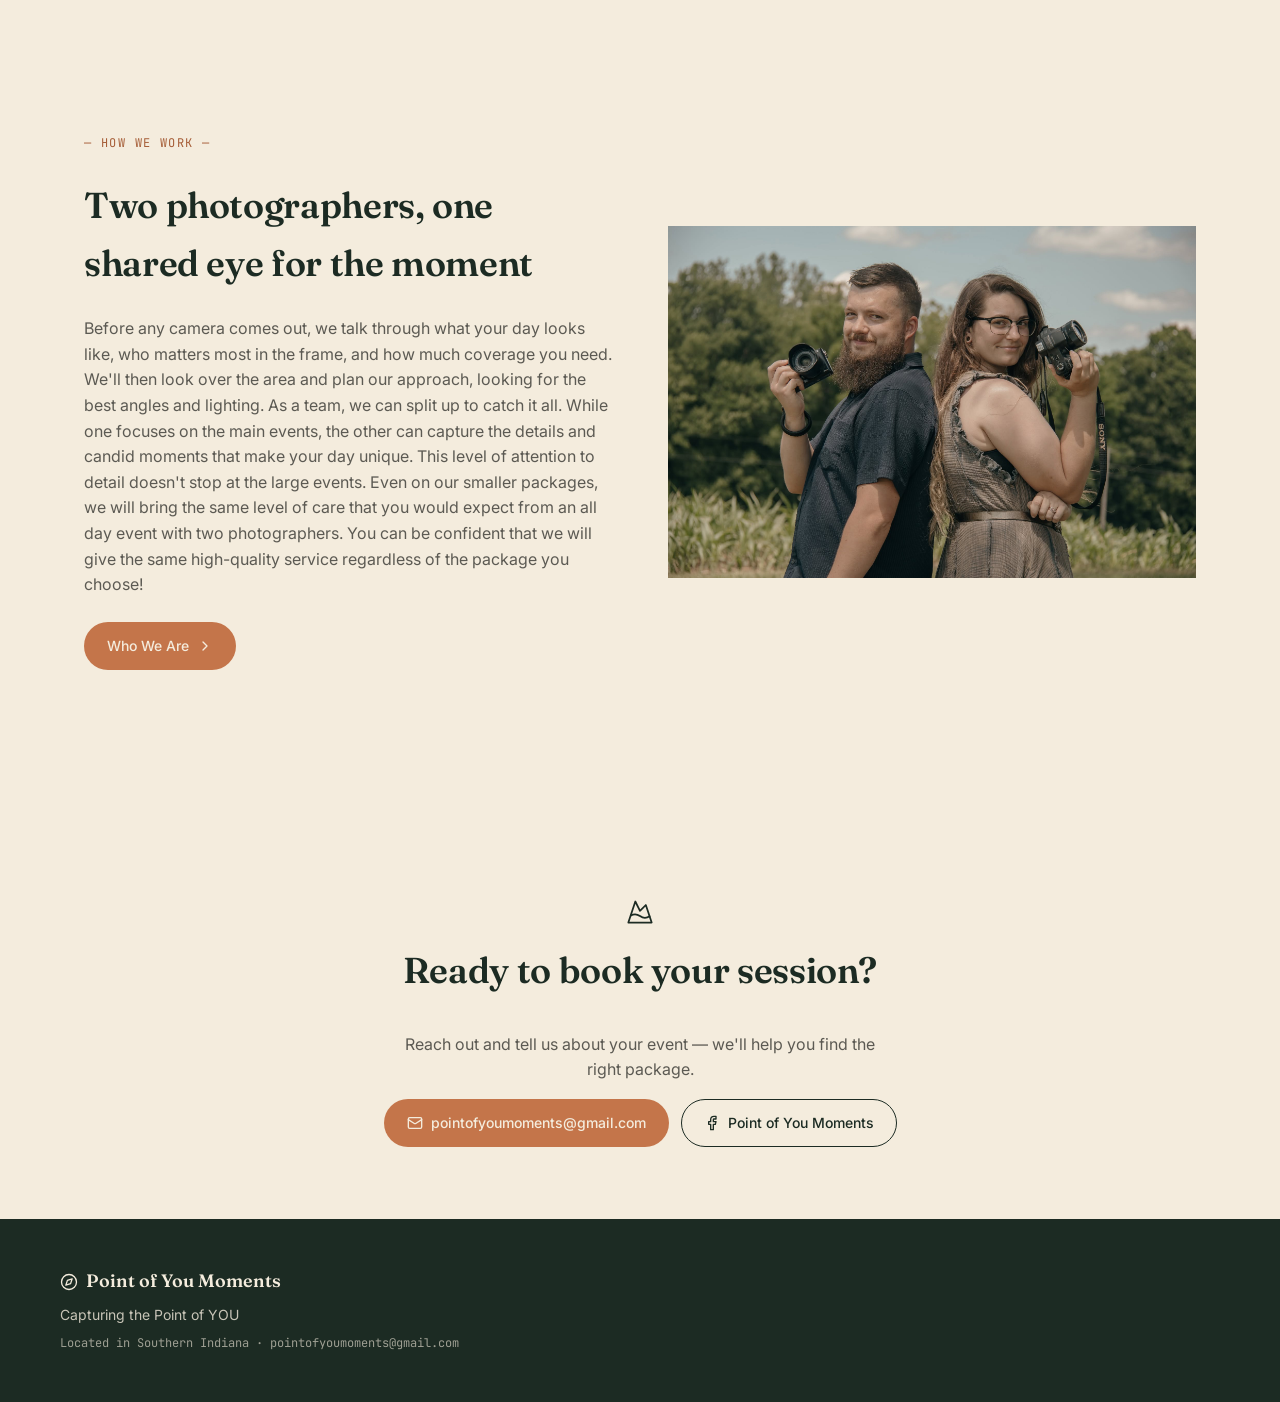
==== commit 4fbf7208: "Merge branch 'main' of https://github.com/Bryxby/PointOfViewMoments-Website" ====
--- a/index.html
+++ b/index.html
@@ -88,7 +88,7 @@
           <svg xmlns="http://www.w3.org/2000/svg" width="16" height="16" viewBox="0 0 24 24" fill="none" stroke="currentColor" stroke-width="2" stroke-linecap="round" stroke-linejoin="round" aria-hidden="true"><path d="m9 18 6-6-6-6"/></svg>
         </a>
       </div>
-      <div class="split__image" style="background-image: url('public/photos/Us/Both of Us.jpg')" role="img" aria-label="The Point of You team"></div>
+      <div class="split__image" style="background-image: url('public/photos/Us/Both of us.jpg')" role="img" aria-label="The Point of You team"></div>
     </section>
 
     <section class="section section--cta" aria-label="Contact call to action">
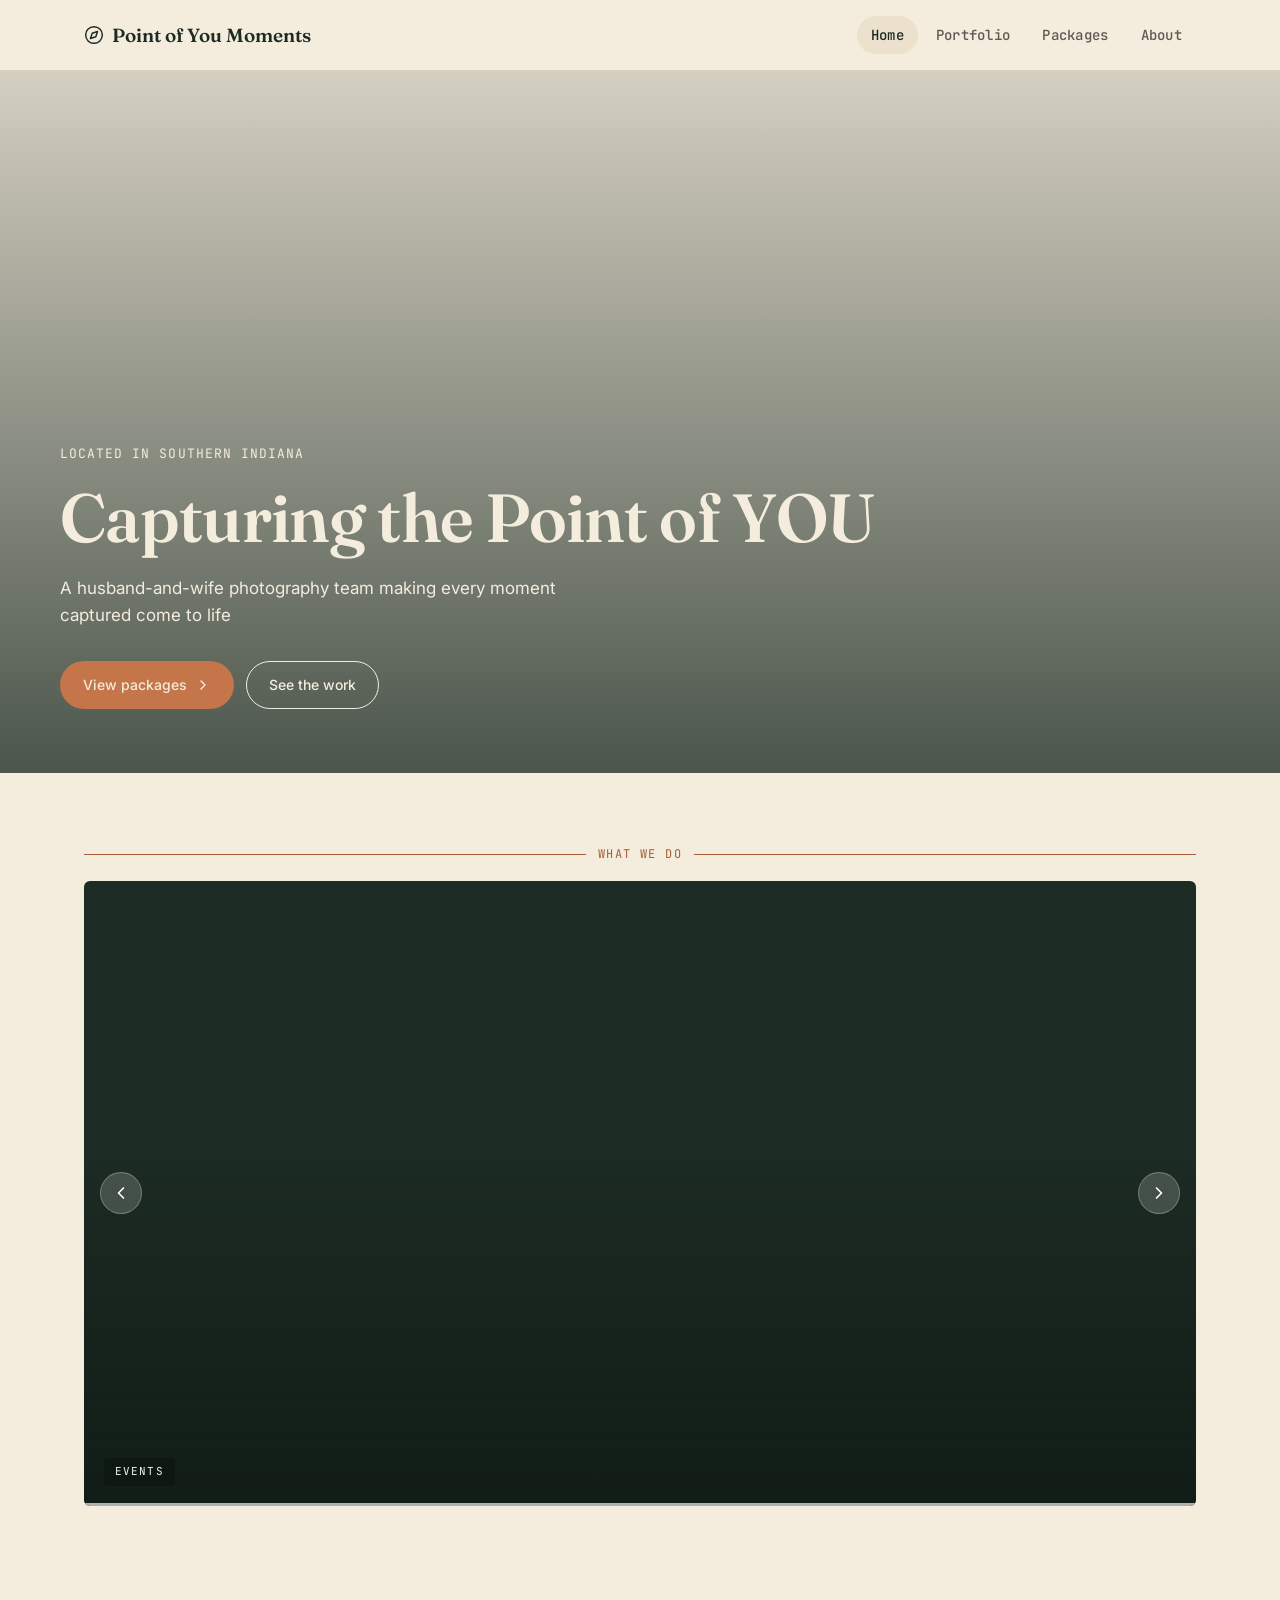
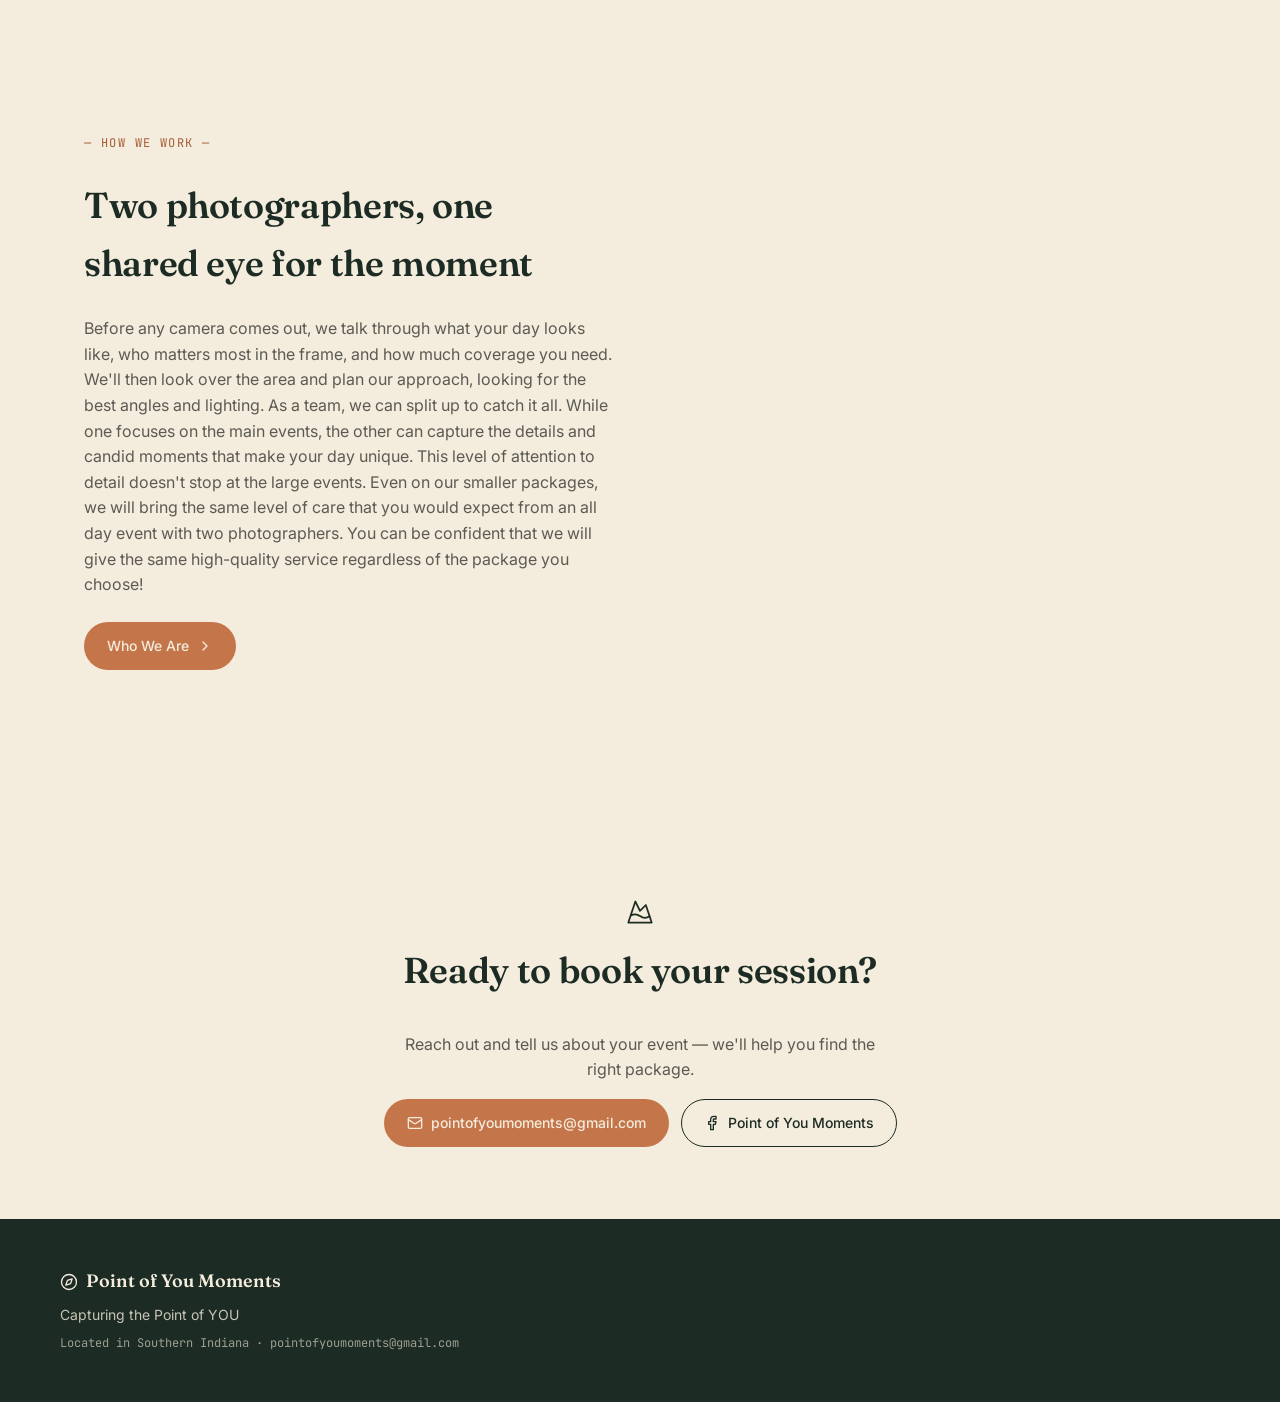
==== commit fd9d5416: "Hamburger menu only appear on mobile" ====
--- a/index.html
+++ b/index.html
@@ -88,7 +88,7 @@
           <svg xmlns="http://www.w3.org/2000/svg" width="16" height="16" viewBox="0 0 24 24" fill="none" stroke="currentColor" stroke-width="2" stroke-linecap="round" stroke-linejoin="round" aria-hidden="true"><path d="m9 18 6-6-6-6"/></svg>
         </a>
       </div>
-      <div class="split__image" style="background-image: url('public/photos/Us/Both of us.jpg')" role="img" aria-label="The Point of You team"></div>
+      <div class="split__image" style="background-image: url('public/photos/Us/Both of Us.jpg')" role="img" aria-label="The Point of You team"></div>
     </section>
 
     <section class="section section--cta" aria-label="Contact call to action">
--- a/css/style.css
+++ b/css/style.css
@@ -449,8 +449,8 @@
   cursor: pointer; color: var(--forest); flex-shrink: 0; line-height: 0;
 }
 
-@media (max-width: 880px) {
-  /* Nav */
+@media (max-width: 640px) {
+  /* Nav — mobile only */
   .nav__hamburger { display: flex; align-items: center; }
   .nav__inner { flex-wrap: wrap; }
   .nav__links {
@@ -459,7 +459,9 @@
   }
   .nav__links.nav--open { display: flex; }
   .nav__link { border-radius: 6px; }
-
+}
+
+@media (max-width: 880px) {
   /* Sections */
   .section { padding: 48px 20px; }
   .section--split { grid-template-columns: 1fr; gap: 32px; }
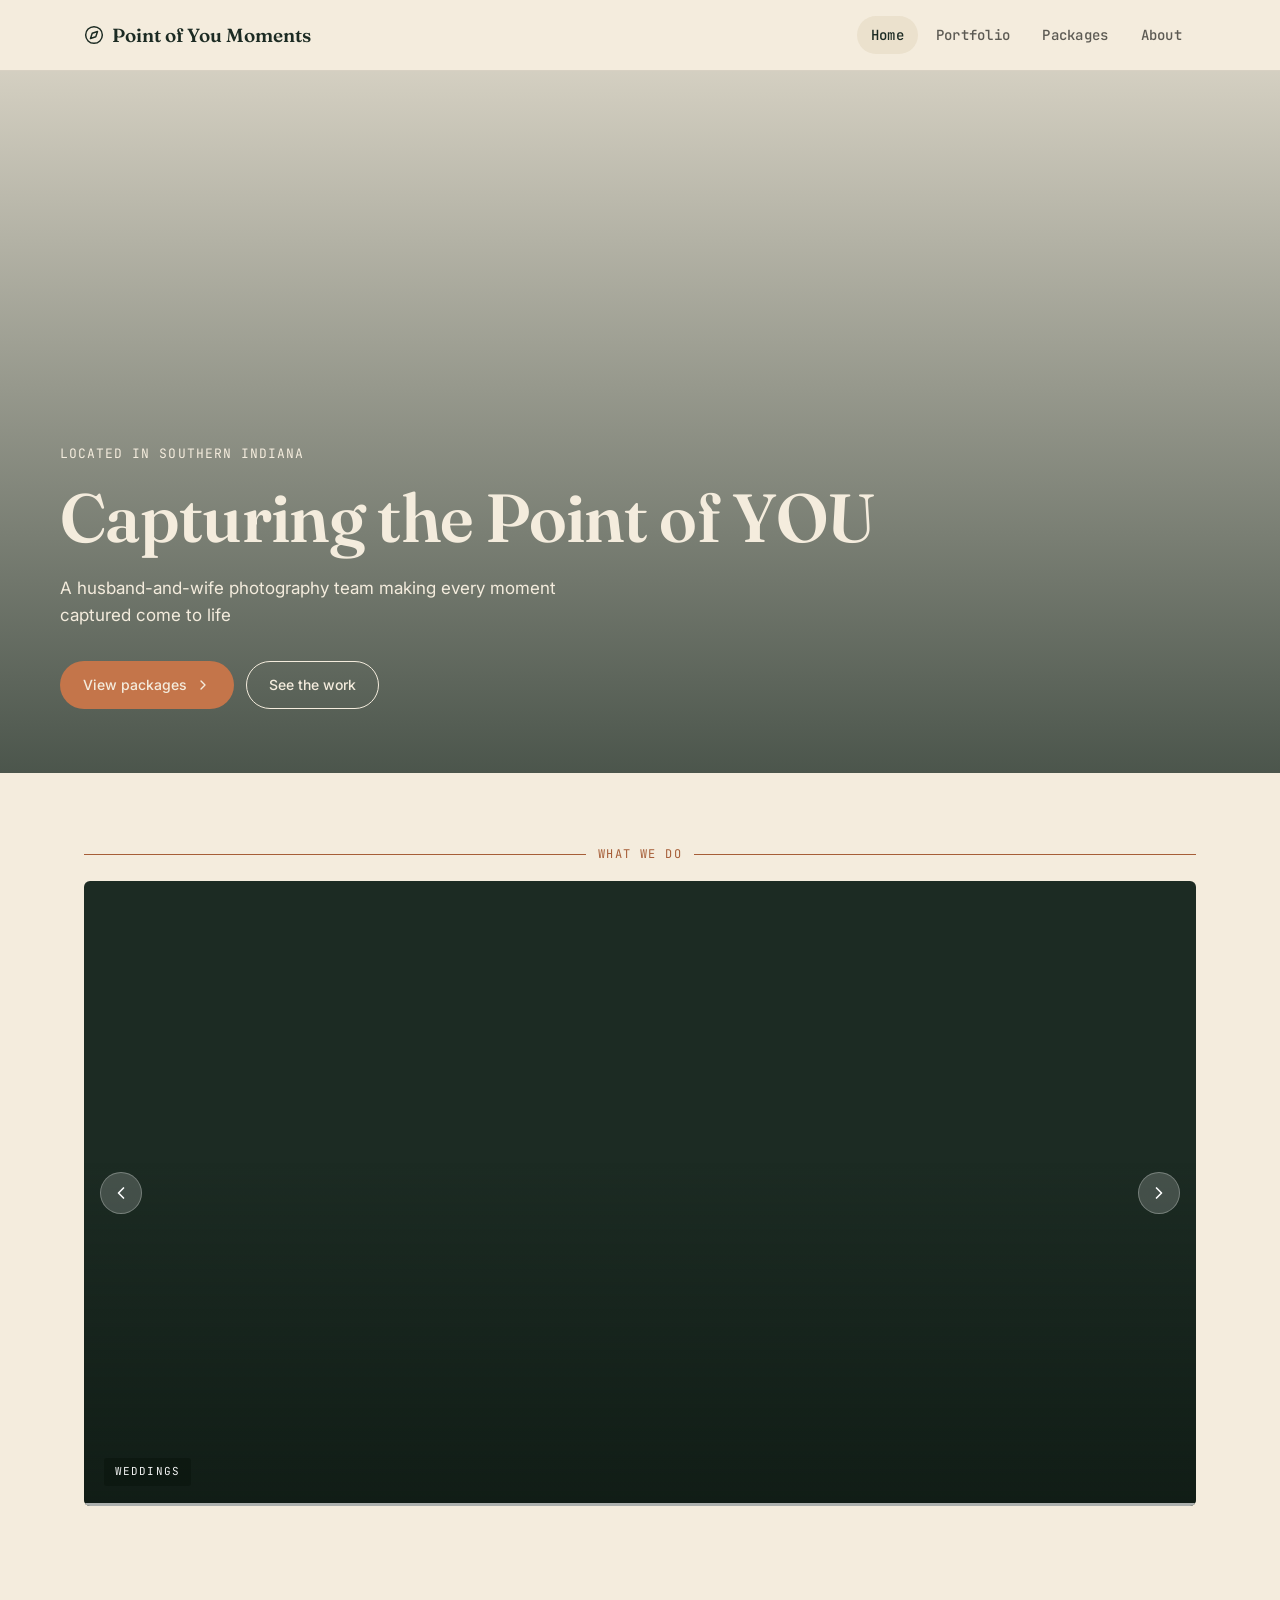
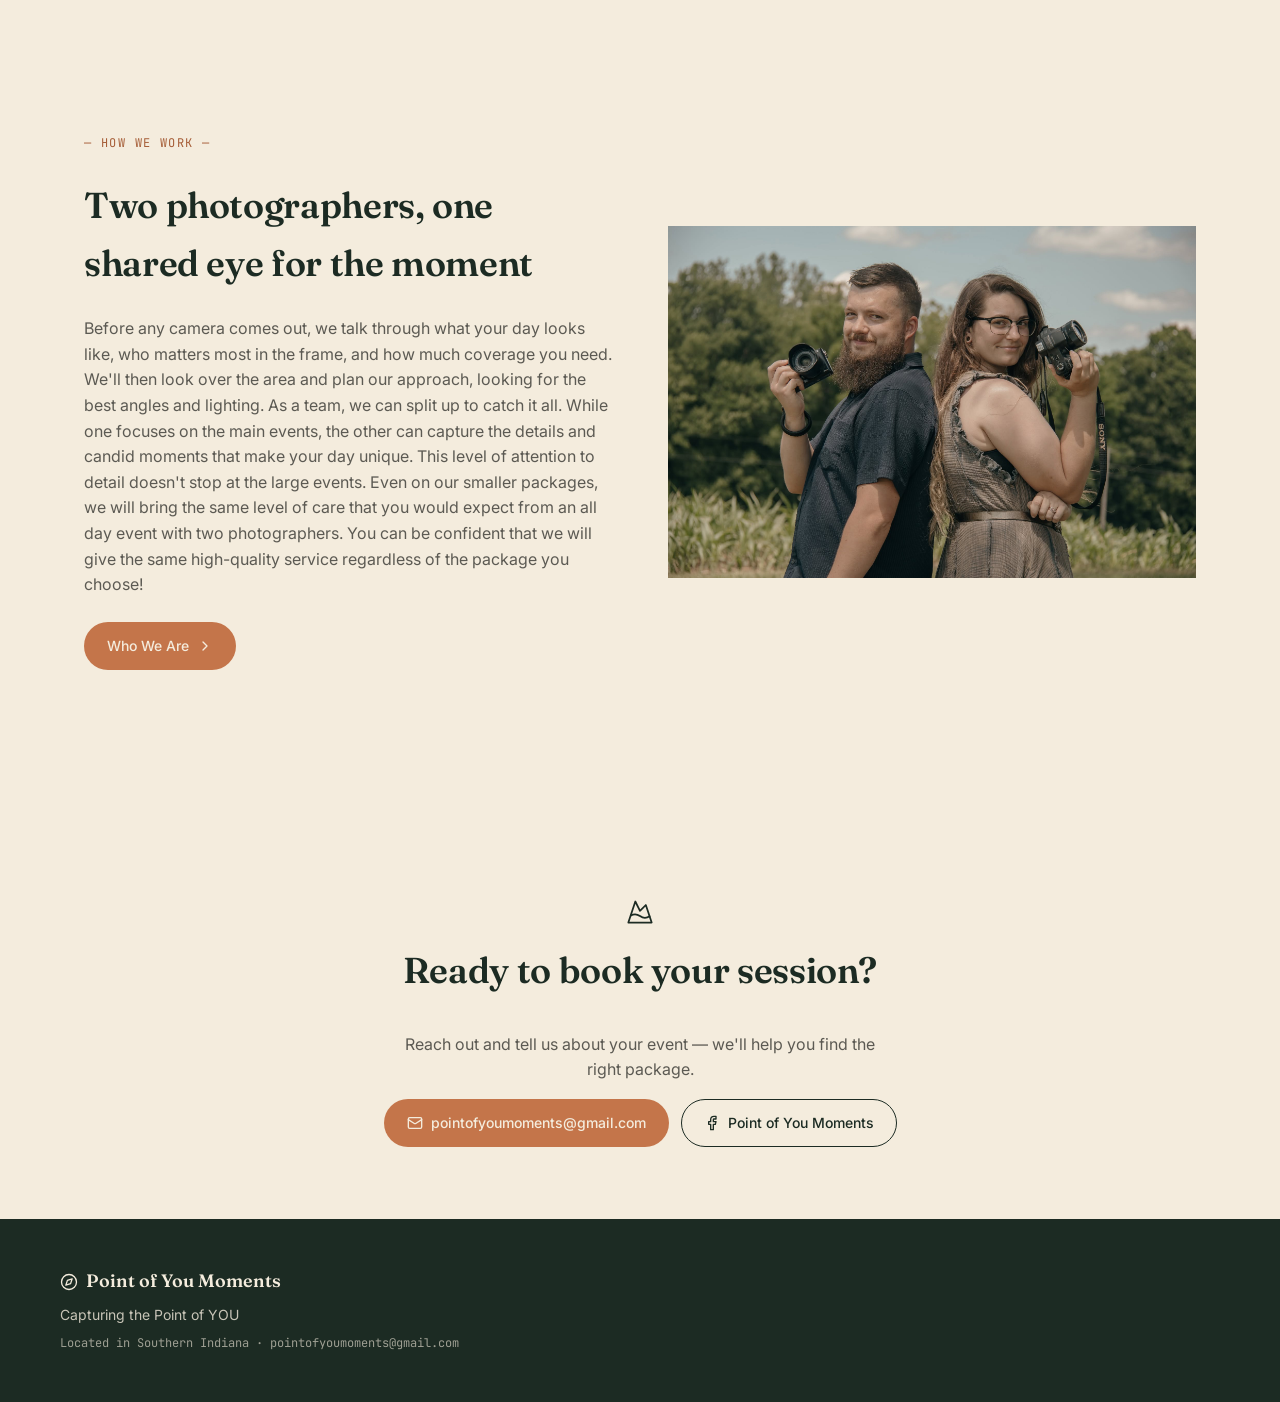
==== commit 9d2da2df: "Fix image URL case sensitivity in index.html" ====
--- a/index.html
+++ b/index.html
@@ -88,7 +88,7 @@
           <svg xmlns="http://www.w3.org/2000/svg" width="16" height="16" viewBox="0 0 24 24" fill="none" stroke="currentColor" stroke-width="2" stroke-linecap="round" stroke-linejoin="round" aria-hidden="true"><path d="m9 18 6-6-6-6"/></svg>
         </a>
       </div>
-      <div class="split__image" style="background-image: url('public/photos/Us/Both of Us.jpg')" role="img" aria-label="The Point of You team"></div>
+      <div class="split__image" style="background-image: url('public/photos/Us/Both of us.jpg')" role="img" aria-label="The Point of You team"></div>
     </section>
 
     <section class="section section--cta" aria-label="Contact call to action">
